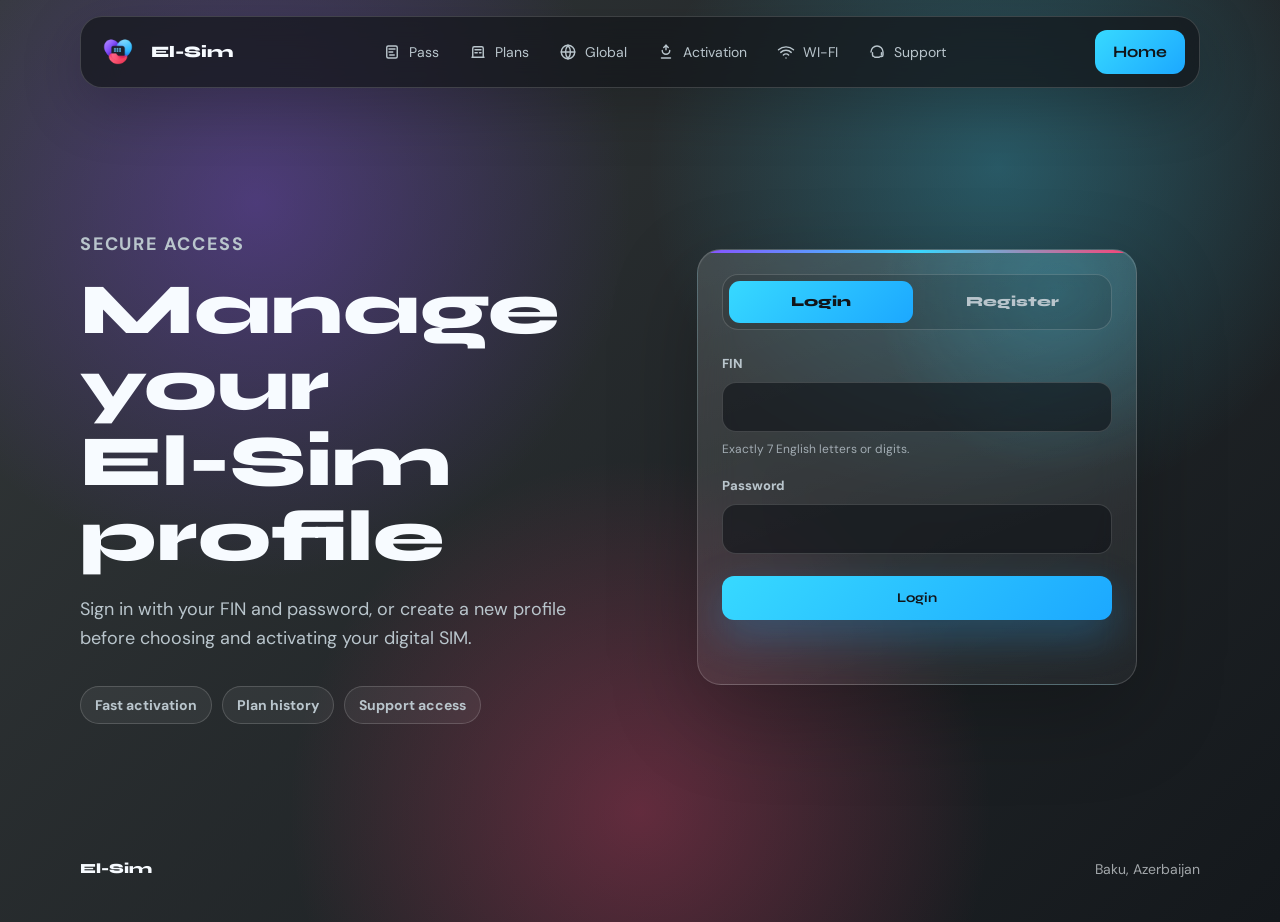
==== login.html @ b344bd3e "Created: 16.05.26" ====
<!DOCTYPE html>
<html lang="en">
<head>
  <meta charset="UTF-8">
  <meta name="viewport" content="width=device-width, initial-scale=1.0">
  <title>Login - El-Sim</title>
  <link rel="icon" type="image/png" href="./Assets/Image/Logo/El-Sim_Favicon_Large.png">
  <link rel="apple-touch-icon" href="./Assets/Image/Logo/El-Sim_Favicon_Large.png">
  <link href="https://fonts.googleapis.com/css2?family=Syne:wght@600;700;800&family=DM+Sans:wght@400;500;700&display=swap" rel="stylesheet">
  <link rel="stylesheet" href="./Assets/Style/main-style.css">
  <script defer src="./Assets/Script/main-script.js"></script>
  <script defer src="./Assets/Script/carousel.js"></script>
</head>
<body>
  <header class="site-header">
    <a class="brand" href="./index.html" aria-label="El-Sim">
      <img src="./Assets/Image/Logo/El-Sim_Logo_Icon.png" alt="El-Sim">
      <span>El-Sim</span>
    </a>

    <button class="menu-toggle" type="button" aria-label="Open menu" aria-expanded="false" aria-controls="main-navigation">
      <span></span>
      <span></span>
      <span></span>
    </button>

    <nav class="nav-links" id="main-navigation" aria-label="Main navigation">
      <a href="./index.html#plans" aria-label="Pass">
        <svg viewBox="0 0 24 24" aria-hidden="true">
          <path d="M7 4h10a2 2 0 0 1 2 2v12a2 2 0 0 1-2 2H7a2 2 0 0 1-2-2V6a2 2 0 0 1 2-2Z"></path>
          <path d="M8 8h8"></path>
          <path d="M8 12h5"></path>
          <path d="M9 16h6"></path>
        </svg>
        <span>Pass</span>
      </a>
      <a href="./index.html#plans" aria-label="Plans">
        <svg viewBox="0 0 24 24" aria-hidden="true">
          <path d="M5 19V7a2 2 0 0 1 2-2h10a2 2 0 0 1 2 2v12"></path>
          <path d="M4 19h16"></path>
          <path d="M8 9h8"></path>
          <path d="M8 13h3"></path>
          <path d="M14 13h2"></path>
        </svg>
        <span>Plans</span>
      </a>
      <a href="./index.html#global" aria-label="Global">
        <svg viewBox="0 0 24 24" aria-hidden="true">
          <circle cx="12" cy="12" r="9"></circle>
          <path d="M3 12h18"></path>
          <path d="M12 3a14 14 0 0 1 0 18"></path>
          <path d="M12 3a14 14 0 0 0 0 18"></path>
        </svg>
        <span>Global</span>
      </a>
      <a href="./index.html#steps" aria-label="Activation">
        <svg viewBox="0 0 24 24" aria-hidden="true">
          <path d="M12 3v6"></path>
          <path d="m9 6 3-3 3 3"></path>
          <path d="M7 10a5 5 0 1 0 10 0"></path>
          <path d="M6 20h12"></path>
        </svg>
        <span>Activation</span>
      </a>
      <a href="./index.html#wifi" aria-label="WI-FI">
        <svg viewBox="0 0 24 24" aria-hidden="true">
          <path d="M5 12.5a10 10 0 0 1 14 0"></path>
          <path d="M8.5 16a5 5 0 0 1 7 0"></path>
          <path d="M12 20h.01"></path>
          <path d="M2 9a15 15 0 0 1 20 0"></path>
        </svg>
        <span>WI-FI</span>
      </a>
      <a href="./index.html#support" aria-label="Support">
        <svg viewBox="0 0 24 24" aria-hidden="true">
          <path d="M4 12a8 8 0 0 1 16 0v4a2 2 0 0 1-2 2h-2"></path>
          <path d="M6 13v3a2 2 0 0 0 2 2"></path>
          <path d="M18 13v3"></path>
          <path d="M9 19h6"></path>
        </svg>
        <span>Support</span>
      </a>
    </nav>

    <a class="header-action" href="./index.html">Home</a>
  </header>

  <main class="auth-shell">
    <section class="auth-intro" aria-labelledby="auth-title">
      <p class="eyebrow">secure access</p>
      <h1 id="auth-title">Manage your<br>El-Sim profile</h1>
      <p>Sign in with your FIN and password, or create a new profile before choosing and activating your digital SIM.</p>

      <div class="auth-badges" aria-label="Account benefits">
        <span>Fast activation</span>
        <span>Plan history</span>
        <span>Support access</span>
      </div>
    </section>

    <section class="auth-panel" aria-label="Login and registration">
      <div class="auth-tabs" role="tablist" aria-label="Account forms">
        <button class="auth-tab is-active" type="button" data-auth-target="login">Login</button>
        <button class="auth-tab" type="button" data-auth-target="register">Register</button>
      </div>

      <form class="auth-form is-active" data-auth-form="login" aria-hidden="false" novalidate>
        <div class="field">
          <label for="login-fin">FIN</label>
          <input id="login-fin" name="fin" type="text" inputmode="text" autocomplete="username" maxlength="7" pattern="[A-Za-z0-9]{7}" data-fin-input required>
          <small>Exactly 7 English letters or digits.</small>
        </div>

        <div class="field">
          <label for="login-password">Password</label>
          <input id="login-password" name="password" type="password" autocomplete="current-password" data-password-input required>
        </div>

        <button class="button button-primary auth-submit" type="submit">Login</button>
        <p class="auth-message" aria-live="polite"></p>
      </form>

      <form class="auth-form" data-auth-form="register" aria-hidden="true" novalidate>
        <div class="field">
          <label for="register-name">Name</label>
          <input id="register-name" name="name" type="text" autocomplete="given-name" required>
        </div>

        <div class="field">
          <label for="register-fin">FIN</label>
          <input id="register-fin" name="fin" type="text" inputmode="text" autocomplete="username" maxlength="7" pattern="[A-Za-z0-9]{7}" data-fin-input required>
          <small>Exactly 7 English letters or digits.</small>
        </div>

        <div class="field">
          <label for="register-password">Password</label>
          <input id="register-password" name="password" type="password" autocomplete="new-password" minlength="8" data-password-input required>
          <small>Minimum 8 characters.</small>
        </div>

        <button class="button button-primary auth-submit" type="submit">Create account</button>
        <p class="auth-message" aria-live="polite"></p>
      </form>
    </section>
  </main>

  <footer class="site-footer">
    <span>El-Sim</span>
    <span>Baku, Azerbaijan</span>
  </footer>
</body>
</html>
---- Assets/Style/main-style.css ----
* {
    box-sizing: border-box;
    margin: 0;
    padding: 0;
}

:root {
    --bg: #292f32;
    --bg-deep: #14181c;
    --panel: rgba(255, 255, 255, 0.08);
    --panel-strong: rgba(255, 255, 255, 0.13);
    --line: rgba(255, 255, 255, 0.16);
    --text: #f7fbff;
    --muted: #b9c5cc;
    --cyan: #37d9ff;
    --blue: #1ca8ff;
    --violet: #8a4dff;
    --pink: #ff3f73;
    --coral: #ff5367;
    --radius: 18px;
    --font-head: "Syne", sans-serif;
    --font-body: "DM Sans", sans-serif;
}

html {
    scroll-behavior: smooth;
    scrollbar-color: rgba(55, 217, 255, 0.72) rgba(20, 24, 28, 0.78);
    scrollbar-width: thin;
}

body {
    min-height: 100vh;
    color: var(--text);
    font-family: var(--font-body);
    font-size: 16px;
    line-height: 1.6;
    background:
        radial-gradient(circle at 20% 22%, rgba(138, 77, 255, 0.34), transparent 30%),
        radial-gradient(circle at 78% 18%, rgba(55, 217, 255, 0.28), transparent 28%),
        radial-gradient(circle at 50% 88%, rgba(255, 63, 115, 0.3), transparent 34%),
        linear-gradient(135deg, #34393a 0%, var(--bg-deep) 100%);
    overflow-x: hidden;
}

body::-webkit-scrollbar {
    width: 12px;
}

body::-webkit-scrollbar-track {
    background:
        linear-gradient(180deg, rgba(20, 24, 28, 0.96), rgba(41, 47, 50, 0.96));
}

body::-webkit-scrollbar-thumb {
    border: 3px solid rgba(20, 24, 28, 0.96);
    border-radius: 999px;
    background: linear-gradient(180deg, var(--cyan), var(--blue), var(--pink));
}

body::-webkit-scrollbar-thumb:hover {
    background: linear-gradient(180deg, #73e8ff, var(--blue), #ff6f94);
}

a {
    color: inherit;
    text-decoration: none;
}

.site-header,
.top-slider,
.hero,
.section,
.device-strip,
.support,
.auth-shell,
.site-footer {
    width: min(1120px, calc(100% - 40px));
    margin-inline: auto;
}

.site-header {
    position: sticky;
    top: 16px;
    z-index: 10;
    display: flex;
    align-items: center;
    justify-content: space-between;
    gap: 24px;
    margin-top: 16px;
    padding: 12px 14px;
    border: 1px solid var(--line);
    border-radius: 22px;
    background: rgba(18, 22, 26, 0.72);
    backdrop-filter: blur(18px);
    box-shadow: 0 18px 60px rgba(0, 0, 0, 0.22);
}

.brand {
    display: inline-flex;
    align-items: center;
    gap: 10px;
    font-family: var(--font-head);
    font-weight: 800;
    letter-spacing: 0;
}

.brand img {
    width: 46px;
    height: 46px;
    border-radius: 14px;
    object-fit: cover;
}

.menu-toggle {
    display: none;
    width: 44px;
    height: 44px;
    flex: 0 0 auto;
    align-items: center;
    justify-content: center;
    gap: 5px;
    border: 1px solid var(--line);
    border-radius: 12px;
    color: var(--text);
    background: rgba(255, 255, 255, 0.06);
    cursor: pointer;
}

.menu-toggle span {
    display: block;
    width: 18px;
    height: 2px;
    border-radius: 999px;
    background: currentColor;
    transition: transform 0.2s ease, opacity 0.2s ease;
}

.site-header.is-menu-open .menu-toggle span:nth-child(1) {
    transform: translateY(7px) rotate(45deg);
}

.site-header.is-menu-open .menu-toggle span:nth-child(2) {
    opacity: 0;
}

.site-header.is-menu-open .menu-toggle span:nth-child(3) {
    transform: translateY(-7px) rotate(-45deg);
}

.nav-links {
    display: flex;
    align-items: center;
    gap: 8px;
    color: var(--muted);
    font-size: 14px;
}

.nav-links a {
    display: inline-flex;
    align-items: center;
    gap: 8px;
    min-height: 38px;
    padding: 0 10px;
    border: 1px solid transparent;
    border-radius: 12px;
    transition: color 0.2s ease, border-color 0.2s ease, background 0.2s ease;
}

.nav-links svg {
    width: 18px;
    height: 18px;
    flex: 0 0 auto;
    fill: none;
    stroke: currentColor;
    stroke-width: 1.9;
    stroke-linecap: round;
    stroke-linejoin: round;
}

.nav-links a:hover {
    color: var(--text);
    border-color: rgba(255, 255, 255, 0.14);
    background: rgba(255, 255, 255, 0.07);
}

.header-action,
.button,
.plan-link {
    display: inline-flex;
    align-items: center;
    justify-content: center;
    min-height: 44px;
    border-radius: 12px;
    font-family: var(--font-head);
    font-weight: 700;
    letter-spacing: 0;
}

.header-action {
    padding: 0 18px;
    color: #11151a;
    background: linear-gradient(135deg, var(--cyan), var(--blue));
}

.top-slider {
    position: relative;
    overflow: hidden;
    margin-top: 42px;
    border: 1px solid var(--line);
    border-radius: 28px;
    background: rgba(18, 22, 26, 0.62);
    box-shadow: 0 30px 90px rgba(0, 0, 0, 0.26);
    cursor: grab;
    touch-action: pan-y;
    user-select: none;
}

.top-slider.is-dragging {
    cursor: grabbing;
}

.top-slider::before {
    content: none;
}

.top-slider::after {
    content: "";
    position: absolute;
    inset: auto 28px 28px;
    z-index: 3;
    height: 1px;
    background: linear-gradient(90deg, var(--violet), var(--cyan), var(--pink));
    opacity: 0.68;
}

.slider-track {
    display: flex;
    width: 300%;
    transition: transform 0.7s cubic-bezier(0.76, 0, 0.24, 1);
}

.top-slider.is-dragging .slider-track {
    transition: none;
}

.top-slider[data-active="0"] .slider-track {
    transform: translateX(0);
}

.top-slider[data-active="1"] .slider-track {
    transform: translateX(-33.3333%);
}

.top-slider[data-active="2"] .slider-track {
    transform: translateX(-66.6666%);
}

.slider-slide {
    position: relative;
    min-width: 33.3333%;
    min-height: 430px;
}

.slider-slide img {
    position: absolute;
    inset: 0;
    width: 100%;
    height: 100%;
    object-fit: cover;
    pointer-events: none;
    user-select: none;
    -webkit-user-drag: none;
}

.slider-content {
    position: relative;
    z-index: 3;
    max-width: 520px;
    padding: 86px 64px 72px;
    text-shadow: 0 3px 24px rgba(0, 0, 0, 0.42);
}

.slider-content span {
    display: inline-flex;
    margin-bottom: 14px;
    color: var(--cyan);
    font-size: 12px;
    font-weight: 800;
    letter-spacing: 1.8px;
    text-transform: uppercase;
}

.slider-content h2 {
    max-width: 500px;
    font-size: clamp(36px, 5vw, 64px);
}

.slider-content p {
    max-width: 440px;
    margin-top: 18px;
    color: var(--muted);
    font-size: 18px;
}

.slider-dots {
    position: absolute;
    right: 34px;
    bottom: 44px;
    z-index: 4;
    display: flex;
    gap: 10px;
}

.slider-dots span {
    width: 34px;
    height: 4px;
    overflow: hidden;
    border-radius: 999px;
    background: rgba(255, 255, 255, 0.22);
}

.slider-dots span::before {
    content: "";
    display: block;
    width: 100%;
    height: 100%;
    border-radius: inherit;
    background: linear-gradient(90deg, var(--cyan), var(--pink));
    transform: scaleX(0);
    transform-origin: left;
}

.slider-dots span.is-active::before {
    animation: sliderProgress 5s linear forwards;
}

@keyframes sliderProgress {
    0% {
        transform: scaleX(0);
    }

    100% {
        transform: scaleX(1);
    }
}

.hero {
    display: grid;
    grid-template-columns: minmax(0, 1fr) minmax(320px, 440px);
    gap: 58px;
    align-items: center;
    padding: 74px 0 58px;
}

.eyebrow {
    margin-bottom: 14px;
    color: var(--cyan);
    font-size: 12px;
    font-weight: 700;
    letter-spacing: 1.8px;
    text-transform: uppercase;
}

h1,
h2,
h3 {
    font-family: var(--font-head);
    line-height: 1.05;
    letter-spacing: 0;
}

h1 {
    max-width: 660px;
    font-size: clamp(46px, 7vw, 82px);
    font-weight: 800;
}

h2 {
    font-size: clamp(32px, 4vw, 48px);
    font-weight: 800;
}

h3 {
    font-size: 20px;
    font-weight: 800;
}

.hero-text {
    max-width: 560px;
    margin-top: 22px;
    color: var(--muted);
    font-size: 19px;
}

.hero-actions {
    display: flex;
    flex-wrap: wrap;
    gap: 12px;
    margin-top: 34px;
}

.button {
    padding: 0 24px;
    border: 1px solid transparent;
}

.button-primary {
    color: #11151a;
    background: linear-gradient(135deg, var(--cyan), var(--blue));
    box-shadow: 0 16px 42px rgba(28, 168, 255, 0.28);
}

.button-secondary {
    color: var(--text);
    border-color: var(--line);
    background: rgba(255, 255, 255, 0.06);
}

.hero-stats {
    display: grid;
    grid-template-columns: repeat(3, 1fr);
    gap: 14px;
    max-width: 520px;
    margin-top: 44px;
}

.hero-stats div,
.info-card,
.plan-card,
.support {
    border: 1px solid var(--line);
    background: linear-gradient(160deg, var(--panel-strong), rgba(255, 255, 255, 0.045));
    box-shadow: inset 0 1px 0 rgba(255, 255, 255, 0.08), 0 24px 70px rgba(0, 0, 0, 0.18);
    backdrop-filter: blur(18px);
}

.hero-stats div {
    min-height: 96px;
    padding: 18px;
    border-radius: 16px;
}

.hero-stats strong {
    display: block;
    font-family: var(--font-head);
    font-size: 26px;
    line-height: 1;
}

.hero-stats span {
    display: block;
    margin-top: 8px;
    color: var(--muted);
    font-size: 14px;
}

.hero-visual {
    position: relative;
    min-height: 520px;
    display: grid;
    place-items: center;
}

.hero-visual::before,
.hero-visual::after {
    content: "";
    position: absolute;
    border-radius: 999px;
    filter: blur(6px);
}

.hero-visual::before {
    width: 370px;
    height: 370px;
    background: linear-gradient(135deg, rgba(138, 77, 255, 0.34), rgba(55, 217, 255, 0.28));
}

.hero-visual::after {
    bottom: 54px;
    width: 360px;
    height: 150px;
    background: rgba(255, 63, 115, 0.36);
}

.logo-orbit {
    position: relative;
    z-index: 1;
    width: min(100%, 420px);
    aspect-ratio: 1;
    display: grid;
    place-items: center;
    border: 1px solid rgba(255, 255, 255, 0.14);
    border-radius: 48px;
    background: rgba(255, 255, 255, 0.06);
    backdrop-filter: blur(16px);
    box-shadow: 0 36px 90px rgba(0, 0, 0, 0.28);
}

.logo-orbit img {
    width: 82%;
    height: 82%;
    object-fit: contain;
    filter: drop-shadow(0 22px 38px rgba(0, 0, 0, 0.18));
}

.float-card {
    position: absolute;
    z-index: 2;
    display: grid;
    gap: 4px;
    min-width: 162px;
    padding: 16px;
    border: 1px solid var(--line);
    border-radius: 18px;
    background: rgba(23, 29, 34, 0.76);
    backdrop-filter: blur(18px);
    box-shadow: 0 20px 50px rgba(0, 0, 0, 0.22);
}

.float-card span {
    color: var(--cyan);
    font-size: 12px;
    font-weight: 800;
    letter-spacing: 1.4px;
}

.float-card b {
    font-family: var(--font-head);
    font-size: 16px;
}

.float-card-top {
    top: 58px;
    right: 4px;
}

.float-card-bottom {
    left: 4px;
    bottom: 70px;
}

.hero-visual.is-in-view::before {
    animation: visualGlow 7s ease-in-out infinite;
}

.hero-visual.is-in-view::after {
    animation: visualPulse 6s ease-in-out infinite;
}

.hero-visual.is-in-view .logo-orbit {
    animation: orbitFloat 6s ease-in-out infinite;
}

.hero-visual.is-in-view .logo-orbit img {
    animation: logoBreath 5s ease-in-out infinite;
}

.hero-visual.is-in-view .float-card {
    animation: cardFloat 4.8s ease-in-out infinite;
}

.hero-visual.is-in-view .float-card-top {
    animation-delay: -1.1s;
}

.hero-visual.is-in-view .float-card-bottom {
    animation-delay: -2.4s;
}

@keyframes orbitFloat {
    0%,
    100% {
        transform: translateY(0);
        box-shadow: 0 36px 90px rgba(0, 0, 0, 0.28);
    }

    50% {
        transform: translateY(-12px);
        box-shadow: 0 46px 110px rgba(0, 0, 0, 0.34);
    }
}

@keyframes logoBreath {
    0%,
    100% {
        transform: scale(1) rotate(0deg);
        filter: drop-shadow(0 22px 38px rgba(0, 0, 0, 0.18));
    }

    50% {
        transform: scale(1.035) rotate(1.2deg);
        filter: drop-shadow(0 28px 48px rgba(55, 217, 255, 0.22));
    }
}

@keyframes cardFloat {
    0%,
    100% {
        transform: translateY(0);
    }

    50% {
        transform: translateY(-10px);
    }
}

@keyframes visualGlow {
    0%,
    100% {
        opacity: 0.9;
        transform: scale(1);
    }

    50% {
        opacity: 1;
        transform: scale(1.08);
    }
}

@keyframes visualPulse {
    0%,
    100% {
        opacity: 0.7;
        transform: scaleX(1);
    }

    50% {
        opacity: 1;
        transform: scaleX(1.12);
    }
}

.device-strip {
    display: flex;
    flex-wrap: wrap;
    justify-content: center;
    gap: 14px;
    padding: 18px;
    border: 1px solid var(--line);
    border-radius: 20px;
    background: rgba(255, 255, 255, 0.055);
}

.device-strip span {
    color: var(--muted);
    font-size: 14px;
    font-weight: 700;
}

.section {
    padding: 88px 0 0;
}

.section-head {
    max-width: 620px;
    margin-bottom: 28px;
}

.steps-grid,
.plans-grid {
    display: grid;
    gap: 18px;
}

.steps-grid {
    grid-template-columns: repeat(3, 1fr);
}

.plans-grid {
    grid-template-columns: repeat(3, 1fr);
}

.info-card,
.plan-card {
    position: relative;
    overflow: hidden;
    min-height: 210px;
    padding: 28px;
    border-radius: var(--radius);
}

.info-card::before,
.plan-card::before {
    content: "";
    position: absolute;
    inset: 0 0 auto;
    height: 3px;
    background: linear-gradient(90deg, var(--violet), var(--cyan), var(--pink));
}

.card-number {
    display: block;
    margin-bottom: 40px;
    color: rgba(255, 255, 255, 0.2);
    font-family: var(--font-head);
    font-size: 42px;
    font-weight: 800;
    line-height: 1;
}

.info-card p,
.plan-card p,
.support p {
    margin-top: 12px;
    color: var(--muted);
}

.plan-card {
    min-height: 280px;
    display: flex;
    flex-direction: column;
}

.plan-card.is-featured {
    background:
        radial-gradient(circle at 75% 12%, rgba(55, 217, 255, 0.22), transparent 32%),
        linear-gradient(160deg, rgba(255, 255, 255, 0.16), rgba(255, 255, 255, 0.06));
    border-color: rgba(55, 217, 255, 0.36);
}

.price {
    margin-top: 28px;
    font-weight: 700;
    color: var(--muted);
}

.price span {
    color: var(--text);
    font-family: var(--font-head);
    font-size: 58px;
    font-weight: 800;
    line-height: 1;
}

.plan-link {
    margin-top: auto;
    min-height: 46px;
    color: #101419;
    background: linear-gradient(135deg, var(--cyan), var(--blue));
}

.support {
    display: flex;
    align-items: center;
    justify-content: space-between;
    gap: 28px;
    margin-top: 88px;
    padding: 42px;
    border-radius: 24px;
}

.support div {
    max-width: 680px;
}

.auth-shell {
    min-height: calc(100vh - 166px);
    display: grid;
    grid-template-columns: minmax(0, 0.9fr) minmax(340px, 440px);
    gap: 48px;
    align-items: center;
    padding: 72px 0 48px;
}

.auth-intro {
    max-width: 620px;
}

.auth-intro h1 {
    font-size: clamp(42px, 6vw, 72px);
}

.auth-intro p {
    max-width: 520px;
    margin-top: 20px;
    color: var(--muted);
    font-size: 18px;
}

.auth-badges {
    display: flex;
    flex-wrap: wrap;
    gap: 10px;
    margin-top: 34px;
}

.auth-badges span {
    display: inline-flex;
    align-items: center;
    min-height: 38px;
    padding: 0 14px;
    border: 1px solid var(--line);
    border-radius: 999px;
    color: var(--muted);
    background: rgba(255, 255, 255, 0.06);
    font-size: 14px;
    font-weight: 700;
}

.auth-panel {
    position: relative;
    overflow: hidden;
    padding: 24px;
    border: 1px solid var(--line);
    border-radius: 24px;
    background:
        radial-gradient(circle at 82% 10%, rgba(55, 217, 255, 0.2), transparent 34%),
        linear-gradient(160deg, var(--panel-strong), rgba(255, 255, 255, 0.045));
    box-shadow: inset 0 1px 0 rgba(255, 255, 255, 0.08), 0 30px 90px rgba(0, 0, 0, 0.24);
    backdrop-filter: blur(18px);
}

.auth-panel::before {
    content: "";
    position: absolute;
    inset: 0 0 auto;
    height: 3px;
    background: linear-gradient(90deg, var(--violet), var(--cyan), var(--pink));
}

.auth-tabs {
    display: grid;
    grid-template-columns: repeat(2, 1fr);
    gap: 8px;
    padding: 6px;
    border: 1px solid var(--line);
    border-radius: 16px;
    background: rgba(0, 0, 0, 0.12);
}

.auth-tab {
    min-height: 42px;
    border: 0;
    border-radius: 11px;
    color: var(--muted);
    background: transparent;
    font: 800 14px var(--font-head);
    cursor: pointer;
}

.auth-tab.is-active {
    color: #11151a;
    background: linear-gradient(135deg, var(--cyan), var(--blue));
}

.auth-form {
    display: none;
    gap: 16px;
    margin-top: 24px;
}

.auth-form.is-active {
    display: grid;
}

.field {
    display: grid;
    gap: 8px;
}

.field label {
    color: var(--muted);
    font-size: 13px;
    font-weight: 800;
}

.field input {
    width: 100%;
    min-height: 50px;
    padding: 0 14px;
    border: 1px solid var(--line);
    border-radius: 14px;
    color: var(--text);
    background: rgba(13, 17, 22, 0.58);
    font: 600 16px var(--font-body);
    outline: none;
    transition: border-color 0.2s ease, box-shadow 0.2s ease;
}

.field input:focus {
    border-color: rgba(55, 217, 255, 0.68);
    box-shadow: 0 0 0 4px rgba(55, 217, 255, 0.12);
}

.field small {
    color: rgba(185, 197, 204, 0.82);
    font-size: 12px;
}

.auth-submit {
    width: 100%;
    margin-top: 6px;
    border: 0;
    cursor: pointer;
}

.auth-message {
    min-height: 24px;
    color: var(--cyan);
    font-size: 14px;
    font-weight: 700;
}

.auth-message.is-error {
    color: #ff8ca7;
}

.site-footer {
    display: flex;
    align-items: center;
    justify-content: space-between;
    gap: 16px;
    padding: 36px 0 42px;
    color: rgba(247, 251, 255, 0.62);
    font-size: 14px;
}

.site-footer span:first-child {
    color: var(--text);
    font-family: var(--font-head);
    font-weight: 800;
}

@media (max-width: 860px) {
    .site-header {
        top: 10px;
        gap: 10px;
    }

    .menu-toggle {
        display: inline-flex;
        flex-direction: column;
        order: 2;
        margin-left: auto;
    }

    .header-action {
        order: 3;
    }

    .nav-links {
        position: absolute;
        top: calc(100% + 10px);
        left: 0;
        right: 0;
        z-index: 12;
        display: grid;
        grid-template-columns: repeat(2, minmax(0, 1fr));
        gap: 6px;
        max-height: 0;
        width: 100%;
        overflow: hidden;
        padding: 0 10px;
        border: 1px solid transparent;
        border-radius: 18px;
        background: rgba(18, 22, 26, 0);
        opacity: 0;
        pointer-events: none;
        transform: translateY(-6px);
        transition: max-height 0.25s ease, padding 0.25s ease, opacity 0.2s ease, transform 0.2s ease, border-color 0.2s ease, background 0.2s ease;
    }

    .nav-links a {
        width: 100%;
        height: 42px;
        justify-content: flex-start;
        padding: 0 12px;
        background: rgba(255, 255, 255, 0.055);
    }

    .site-header.is-menu-open .nav-links {
        max-height: 340px;
        padding: 10px;
        border-color: var(--line);
        background: rgba(18, 22, 26, 0.9);
        opacity: 1;
        pointer-events: auto;
        transform: translateY(0);
        backdrop-filter: blur(18px);
        box-shadow: 0 24px 70px rgba(0, 0, 0, 0.24);
    }

    .site-header {
        flex-wrap: wrap;
    }

    .hero {
        grid-template-columns: 1fr;
        gap: 34px;
        padding-top: 62px;
    }

    .hero-visual {
        min-height: 420px;
    }

    .steps-grid,
    .plans-grid {
        grid-template-columns: 1fr;
    }

    .support {
        align-items: flex-start;
        flex-direction: column;
    }

    .auth-shell {
        grid-template-columns: 1fr;
        gap: 30px;
        padding-top: 54px;
    }
}

@media (max-width: 560px) {
    .site-header,
    .top-slider,
    .hero,
    .section,
    .device-strip,
    .support,
    .auth-shell,
    .site-footer {
        width: min(100% - 24px, 1120px);
    }

    .brand span {
        display: none;
    }

    .header-action {
        padding-inline: 14px;
        font-size: 13px;
    }

    .nav-links a {
        height: 38px;
    }

    .nav-links svg {
        width: 17px;
        height: 17px;
    }

    .hero {
        padding-top: 44px;
    }

    .top-slider {
        margin-top: 24px;
        border-radius: 22px;
    }

    .top-slider::after {
        inset: auto 18px 20px;
    }

    .slider-slide {
        min-height: 390px;
    }

    .slider-content {
        padding: 190px 22px 54px;
    }

    .slider-content p {
        font-size: 15px;
    }

    .slider-dots {
        right: 22px;
        bottom: 30px;
    }

    .hero-actions,
    .button {
        width: 100%;
    }

    .hero-stats {
        grid-template-columns: 1fr;
    }

    .hero-visual {
        min-height: 340px;
    }

    .logo-orbit {
        border-radius: 30px;
    }

    .float-card {
        min-width: 136px;
        padding: 12px;
    }

    .float-card-top {
        top: 24px;
    }

    .float-card-bottom {
        bottom: 30px;
    }

    .info-card,
    .plan-card,
    .auth-panel,
    .support {
        padding: 22px;
    }

    .site-footer {
        align-items: flex-start;
        flex-direction: column;
    }
}
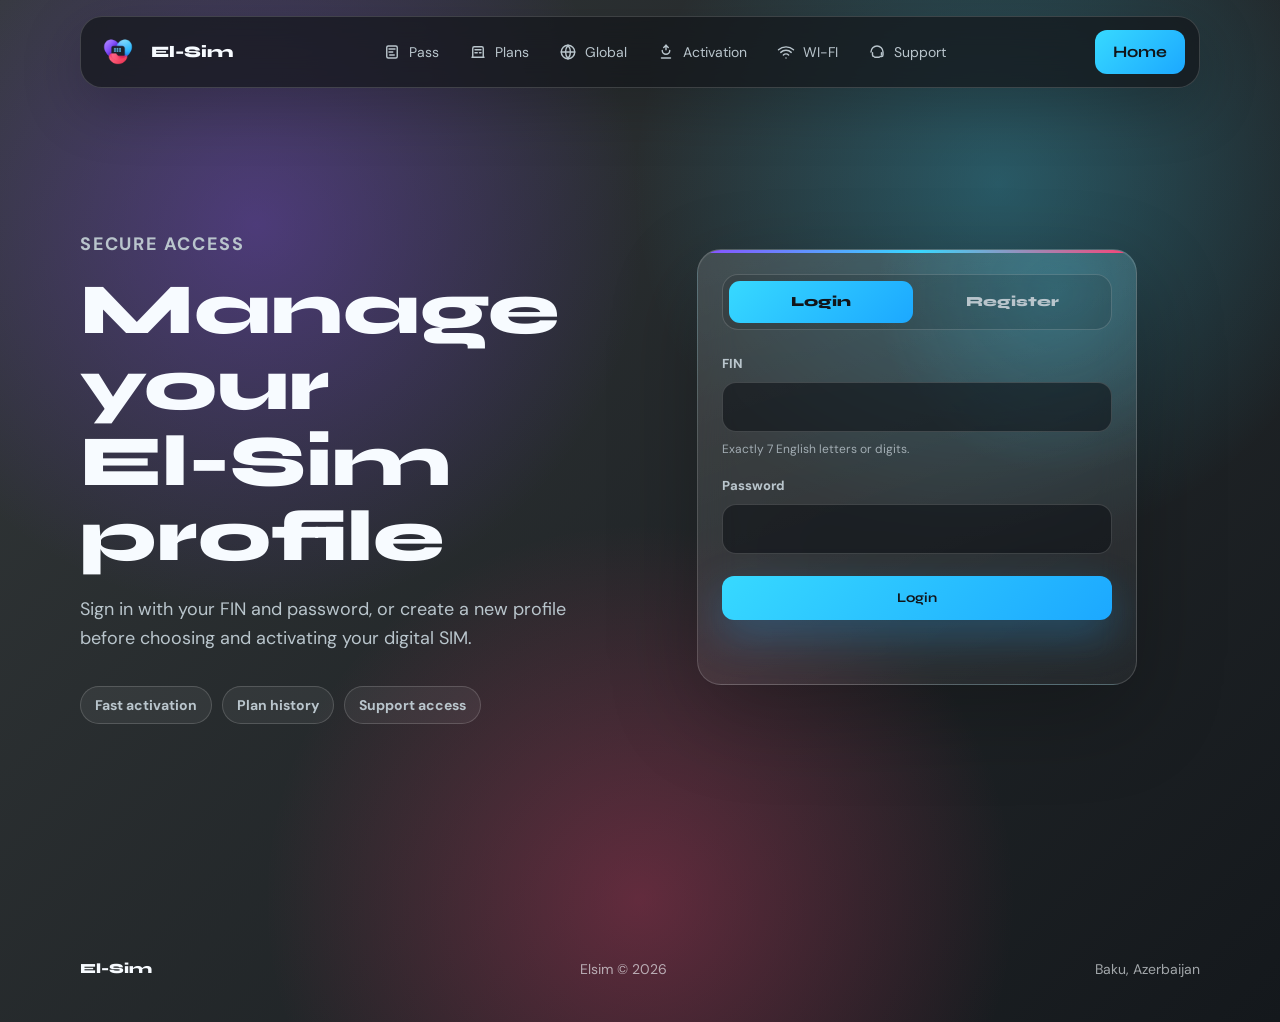
==== commit 90c75bdf: "Enhance carousel functionality and responsiveness; add main-responsive CSS for better mobile support" ====
--- a/login.html
+++ b/login.html
@@ -1,16 +1,21 @@
 <!DOCTYPE html>
 <html lang="en">
+
 <head>
   <meta charset="UTF-8">
   <meta name="viewport" content="width=device-width, initial-scale=1.0">
   <title>Login - El-Sim</title>
   <link rel="icon" type="image/png" href="./Assets/Image/Logo/El-Sim_Favicon_Large.png">
   <link rel="apple-touch-icon" href="./Assets/Image/Logo/El-Sim_Favicon_Large.png">
-  <link href="https://fonts.googleapis.com/css2?family=Syne:wght@600;700;800&family=DM+Sans:wght@400;500;700&display=swap" rel="stylesheet">
+  <link
+    href="https://fonts.googleapis.com/css2?family=Syne:wght@600;700;800&family=DM+Sans:wght@400;500;700&display=swap"
+    rel="stylesheet">
   <link rel="stylesheet" href="./Assets/Style/main-style.css">
+  <link rel="stylesheet" href="./Assets/Style/main-responsive.css">
   <script defer src="./Assets/Script/main-script.js"></script>
   <script defer src="./Assets/Script/carousel.js"></script>
 </head>
+
 <body>
   <header class="site-header">
     <a class="brand" href="./index.html" aria-label="El-Sim">
@@ -18,7 +23,8 @@
       <span>El-Sim</span>
     </a>
 
-    <button class="menu-toggle" type="button" aria-label="Open menu" aria-expanded="false" aria-controls="main-navigation">
+    <button class="menu-toggle" type="button" aria-label="Open menu" aria-expanded="false"
+      aria-controls="main-navigation">
       <span></span>
       <span></span>
       <span></span>
@@ -89,7 +95,8 @@
     <section class="auth-intro" aria-labelledby="auth-title">
       <p class="eyebrow">secure access</p>
       <h1 id="auth-title">Manage your<br>El-Sim profile</h1>
-      <p>Sign in with your FIN and password, or create a new profile before choosing and activating your digital SIM.</p>
+      <p>Sign in with your FIN and password, or create a new profile before choosing and activating your digital SIM.
+      </p>
 
       <div class="auth-badges" aria-label="Account benefits">
         <span>Fast activation</span>
@@ -107,13 +114,15 @@
       <form class="auth-form is-active" data-auth-form="login" aria-hidden="false" novalidate>
         <div class="field">
           <label for="login-fin">FIN</label>
-          <input id="login-fin" name="fin" type="text" inputmode="text" autocomplete="username" maxlength="7" pattern="[A-Za-z0-9]{7}" data-fin-input required>
+          <input id="login-fin" name="fin" type="text" inputmode="text" autocomplete="username" maxlength="7"
+            pattern="[A-Za-z0-9]{7}" data-fin-input required>
           <small>Exactly 7 English letters or digits.</small>
         </div>
 
         <div class="field">
           <label for="login-password">Password</label>
-          <input id="login-password" name="password" type="password" autocomplete="current-password" data-password-input required>
+          <input id="login-password" name="password" type="password" autocomplete="current-password" data-password-input
+            required>
         </div>
 
         <button class="button button-primary auth-submit" type="submit">Login</button>
@@ -128,13 +137,15 @@
 
         <div class="field">
           <label for="register-fin">FIN</label>
-          <input id="register-fin" name="fin" type="text" inputmode="text" autocomplete="username" maxlength="7" pattern="[A-Za-z0-9]{7}" data-fin-input required>
+          <input id="register-fin" name="fin" type="text" inputmode="text" autocomplete="username" maxlength="7"
+            pattern="[A-Za-z0-9]{7}" data-fin-input required>
           <small>Exactly 7 English letters or digits.</small>
         </div>
 
         <div class="field">
           <label for="register-password">Password</label>
-          <input id="register-password" name="password" type="password" autocomplete="new-password" minlength="8" data-password-input required>
+          <input id="register-password" name="password" type="password" autocomplete="new-password" minlength="8"
+            data-password-input required>
           <small>Minimum 8 characters.</small>
         </div>
 
@@ -146,7 +157,9 @@
 
   <footer class="site-footer">
     <span>El-Sim</span>
+    <span>Elsim © 2026</span>
     <span>Baku, Azerbaijan</span>
   </footer>
 </body>
-</html>
+
+</html>
--- a/Assets/Style/main-style.css
+++ b/Assets/Style/main-style.css
@@ -2,6 +2,7 @@
     box-sizing: border-box;
     margin: 0;
     padding: 0;
+    -webkit-tap-highlight-color: transparent;
 }
 
 :root {
@@ -40,6 +41,7 @@
         radial-gradient(circle at 50% 88%, rgba(255, 63, 115, 0.3), transparent 34%),
         linear-gradient(135deg, #34393a 0%, var(--bg-deep) 100%);
     overflow-x: hidden;
+    background-color: black;
 }
 
 body::-webkit-scrollbar {
@@ -235,7 +237,6 @@
 
 .slider-track {
     display: flex;
-    width: 300%;
     transition: transform 0.7s cubic-bezier(0.76, 0, 0.24, 1);
 }
 
@@ -248,16 +249,16 @@
 }
 
 .top-slider[data-active="1"] .slider-track {
-    transform: translateX(-33.3333%);
+    transform: translateX(-100%);
 }
 
 .top-slider[data-active="2"] .slider-track {
-    transform: translateX(-66.6666%);
+    transform: translateX(-200%);
 }
 
 .slider-slide {
     position: relative;
-    min-width: 33.3333%;
+    min-width: 100%;
     min-height: 430px;
 }
 
@@ -330,7 +331,7 @@
     transform-origin: left;
 }
 
-.slider-dots span.is-active::before {
+.top-slider.is-running .slider-dots span.is-active::before {
     animation: sliderProgress 5s linear forwards;
 }
 
@@ -568,6 +569,7 @@
 }
 
 @keyframes orbitFloat {
+
     0%,
     100% {
         transform: translateY(0);
@@ -581,6 +583,7 @@
 }
 
 @keyframes logoBreath {
+
     0%,
     100% {
         transform: scale(1) rotate(0deg);
@@ -594,6 +597,7 @@
 }
 
 @keyframes cardFloat {
+
     0%,
     100% {
         transform: translateY(0);
@@ -605,6 +609,7 @@
 }
 
 @keyframes visualGlow {
+
     0%,
     100% {
         opacity: 0.9;
@@ -618,6 +623,7 @@
 }
 
 @keyframes visualPulse {
+
     0%,
     100% {
         opacity: 0.7;
@@ -913,6 +919,7 @@
     padding: 36px 0 42px;
     color: rgba(247, 251, 255, 0.62);
     font-size: 14px;
+    margin-top: 100px;
 }
 
 .site-footer span:first-child {
@@ -920,196 +927,3 @@
     font-family: var(--font-head);
     font-weight: 800;
 }
-
-@media (max-width: 860px) {
-    .site-header {
-        top: 10px;
-        gap: 10px;
-    }
-
-    .menu-toggle {
-        display: inline-flex;
-        flex-direction: column;
-        order: 2;
-        margin-left: auto;
-    }
-
-    .header-action {
-        order: 3;
-    }
-
-    .nav-links {
-        position: absolute;
-        top: calc(100% + 10px);
-        left: 0;
-        right: 0;
-        z-index: 12;
-        display: grid;
-        grid-template-columns: repeat(2, minmax(0, 1fr));
-        gap: 6px;
-        max-height: 0;
-        width: 100%;
-        overflow: hidden;
-        padding: 0 10px;
-        border: 1px solid transparent;
-        border-radius: 18px;
-        background: rgba(18, 22, 26, 0);
-        opacity: 0;
-        pointer-events: none;
-        transform: translateY(-6px);
-        transition: max-height 0.25s ease, padding 0.25s ease, opacity 0.2s ease, transform 0.2s ease, border-color 0.2s ease, background 0.2s ease;
-    }
-
-    .nav-links a {
-        width: 100%;
-        height: 42px;
-        justify-content: flex-start;
-        padding: 0 12px;
-        background: rgba(255, 255, 255, 0.055);
-    }
-
-    .site-header.is-menu-open .nav-links {
-        max-height: 340px;
-        padding: 10px;
-        border-color: var(--line);
-        background: rgba(18, 22, 26, 0.9);
-        opacity: 1;
-        pointer-events: auto;
-        transform: translateY(0);
-        backdrop-filter: blur(18px);
-        box-shadow: 0 24px 70px rgba(0, 0, 0, 0.24);
-    }
-
-    .site-header {
-        flex-wrap: wrap;
-    }
-
-    .hero {
-        grid-template-columns: 1fr;
-        gap: 34px;
-        padding-top: 62px;
-    }
-
-    .hero-visual {
-        min-height: 420px;
-    }
-
-    .steps-grid,
-    .plans-grid {
-        grid-template-columns: 1fr;
-    }
-
-    .support {
-        align-items: flex-start;
-        flex-direction: column;
-    }
-
-    .auth-shell {
-        grid-template-columns: 1fr;
-        gap: 30px;
-        padding-top: 54px;
-    }
-}
-
-@media (max-width: 560px) {
-    .site-header,
-    .top-slider,
-    .hero,
-    .section,
-    .device-strip,
-    .support,
-    .auth-shell,
-    .site-footer {
-        width: min(100% - 24px, 1120px);
-    }
-
-    .brand span {
-        display: none;
-    }
-
-    .header-action {
-        padding-inline: 14px;
-        font-size: 13px;
-    }
-
-    .nav-links a {
-        height: 38px;
-    }
-
-    .nav-links svg {
-        width: 17px;
-        height: 17px;
-    }
-
-    .hero {
-        padding-top: 44px;
-    }
-
-    .top-slider {
-        margin-top: 24px;
-        border-radius: 22px;
-    }
-
-    .top-slider::after {
-        inset: auto 18px 20px;
-    }
-
-    .slider-slide {
-        min-height: 390px;
-    }
-
-    .slider-content {
-        padding: 190px 22px 54px;
-    }
-
-    .slider-content p {
-        font-size: 15px;
-    }
-
-    .slider-dots {
-        right: 22px;
-        bottom: 30px;
-    }
-
-    .hero-actions,
-    .button {
-        width: 100%;
-    }
-
-    .hero-stats {
-        grid-template-columns: 1fr;
-    }
-
-    .hero-visual {
-        min-height: 340px;
-    }
-
-    .logo-orbit {
-        border-radius: 30px;
-    }
-
-    .float-card {
-        min-width: 136px;
-        padding: 12px;
-    }
-
-    .float-card-top {
-        top: 24px;
-    }
-
-    .float-card-bottom {
-        bottom: 30px;
-    }
-
-    .info-card,
-    .plan-card,
-    .auth-panel,
-    .support {
-        padding: 22px;
-    }
-
-    .site-footer {
-        align-items: flex-start;
-        flex-direction: column;
-    }
-}
--- a/Assets/Style/main-responsive.css
+++ b/Assets/Style/main-responsive.css
@@ -0,0 +1,255 @@
+@media (hover: none) and (pointer: coarse) {
+    .field input:focus {
+        border-color: var(--line);
+        box-shadow: none;
+    }
+
+    .auth-tab:active {
+        background: transparent;
+    }
+
+    .button:active {
+        opacity: 0.9;
+    }
+
+    button:focus,
+    input:focus,
+    a:focus {
+        outline: none;
+        box-shadow: none;
+    }
+
+    .nav-links a:active {
+        background: transparent;
+    }
+}
+
+@media (max-width: 860px) {
+    .site-header {
+        top: 10px;
+        gap: 10px;
+    }
+
+    .menu-toggle {
+        display: inline-flex;
+        flex-direction: column;
+        order: 2;
+        margin-left: auto;
+    }
+
+    .header-action {
+        order: 3;
+    }
+
+    .nav-links {
+        position: absolute;
+        top: calc(100% + 10px);
+        left: 0;
+        right: 0;
+        z-index: 12;
+        display: grid;
+        grid-template-columns: repeat(2, minmax(0, 1fr));
+        gap: 6px;
+        max-height: 0;
+        width: 100%;
+        overflow: hidden;
+        padding: 0 10px;
+        border: 1px solid transparent;
+        border-radius: 18px;
+        background: rgba(18, 22, 26, 0);
+        pointer-events: none;
+        transform: translateY(-6px);
+        transition: max-height 0.25s ease, padding 0.25s ease, opacity 0.2s ease, transform 0.2s ease, border-color 0.2s ease, background 0.2s ease;
+    }
+
+    .nav-links a {
+        width: 100%;
+        height: 42px;
+        justify-content: flex-start;
+        padding: 0 12px;
+        backdrop-filter: blur(25px) !important;
+        background: rgba(255, 255, 255, 0.055);
+    }
+
+    .site-header.is-menu-open .nav-links {
+        max-height: 340px;
+        padding: 10px;
+        border-color: var(--line);
+        background: rgba(18, 22, 26, 0.9);
+        opacity: 1;
+        pointer-events: auto;
+        transform: translateY(0);
+        backdrop-filter: blur(18px);
+        box-shadow: 0 24px 70px rgba(0, 0, 0, 0.24);
+    }
+
+    .site-header {
+        flex-wrap: wrap;
+    }
+
+    .hero {
+        grid-template-columns: 1fr;
+        gap: 34px;
+        padding-top: 62px;
+    }
+
+    .hero-copy,
+    .hero-visual {
+        min-width: 0;
+    }
+
+    .hero h1 {
+        max-width: 100%;
+        overflow-wrap: anywhere;
+        word-break: normal;
+    }
+
+    .hero-visual {
+        min-height: 420px;
+    }
+
+    .steps-grid,
+    .plans-grid {
+        grid-template-columns: 1fr;
+    }
+
+    .support {
+        align-items: flex-start;
+        flex-direction: column;
+    }
+
+    .auth-shell {
+        grid-template-columns: 1fr;
+        gap: 30px;
+        padding-top: 54px;
+    }
+}
+
+@media (max-width: 560px) {
+
+    .site-header,
+    .top-slider,
+    .hero,
+    .section,
+    .device-strip,
+    .support,
+    .auth-shell,
+    .site-footer {
+        width: min(100% - 24px, 1120px);
+    }
+
+    .brand span {
+        display: none;
+    }
+
+    .header-action {
+        padding-inline: 14px;
+        font-size: 13px;
+    }
+
+    .nav-links a {
+        height: 38px;
+    }
+
+    .nav-links svg {
+        width: 17px;
+        height: 17px;
+    }
+
+    .hero {
+        padding-top: 44px;
+        padding-bottom: 36px;
+    }
+
+    .hero h1 {
+        font-size: clamp(34px, 9.4vw, 48px);
+    }
+
+    .hero-text {
+        font-size: 17px;
+    }
+
+    .top-slider {
+        margin-top: 24px;
+        border-radius: 22px;
+    }
+
+    .top-slider::after {
+        inset: auto 18px 20px;
+    }
+
+    .slider-slide {
+        min-height: 390px;
+    }
+
+    .slider-content {
+        padding: 190px 22px 54px;
+    }
+
+    .slider-content p {
+        font-size: 15px;
+    }
+
+    .slider-dots {
+        right: 22px;
+        bottom: 30px;
+    }
+
+    .hero-actions,
+    .button {
+        width: 100%;
+    }
+
+    .hero-stats {
+        grid-template-columns: 1fr;
+    }
+
+    .hero-visual {
+        min-height: 340px;
+        width: 100%;
+        max-width: 100%;
+    }
+
+    .hero-visual::before {
+        width: min(82vw, 300px);
+        height: min(82vw, 300px);
+    }
+
+    .hero-visual::after {
+        width: min(78vw, 290px);
+        height: 120px;
+        bottom: 40px;
+    }
+
+    .logo-orbit {
+        width: min(78vw, 300px);
+        border-radius: 30px;
+    }
+
+    .float-card {
+        min-width: 136px;
+        padding: 12px;
+    }
+
+    .float-card-top {
+        top: 24px;
+        right: 0;
+    }
+
+    .float-card-bottom {
+        bottom: 30px;
+        left: 0;
+    }
+
+    .info-card,
+    .plan-card,
+    .auth-panel,
+    .support {
+        padding: 22px;
+    }
+
+    .site-footer {
+        align-items: flex-start;
+        flex-direction: column;
+    }
+}
